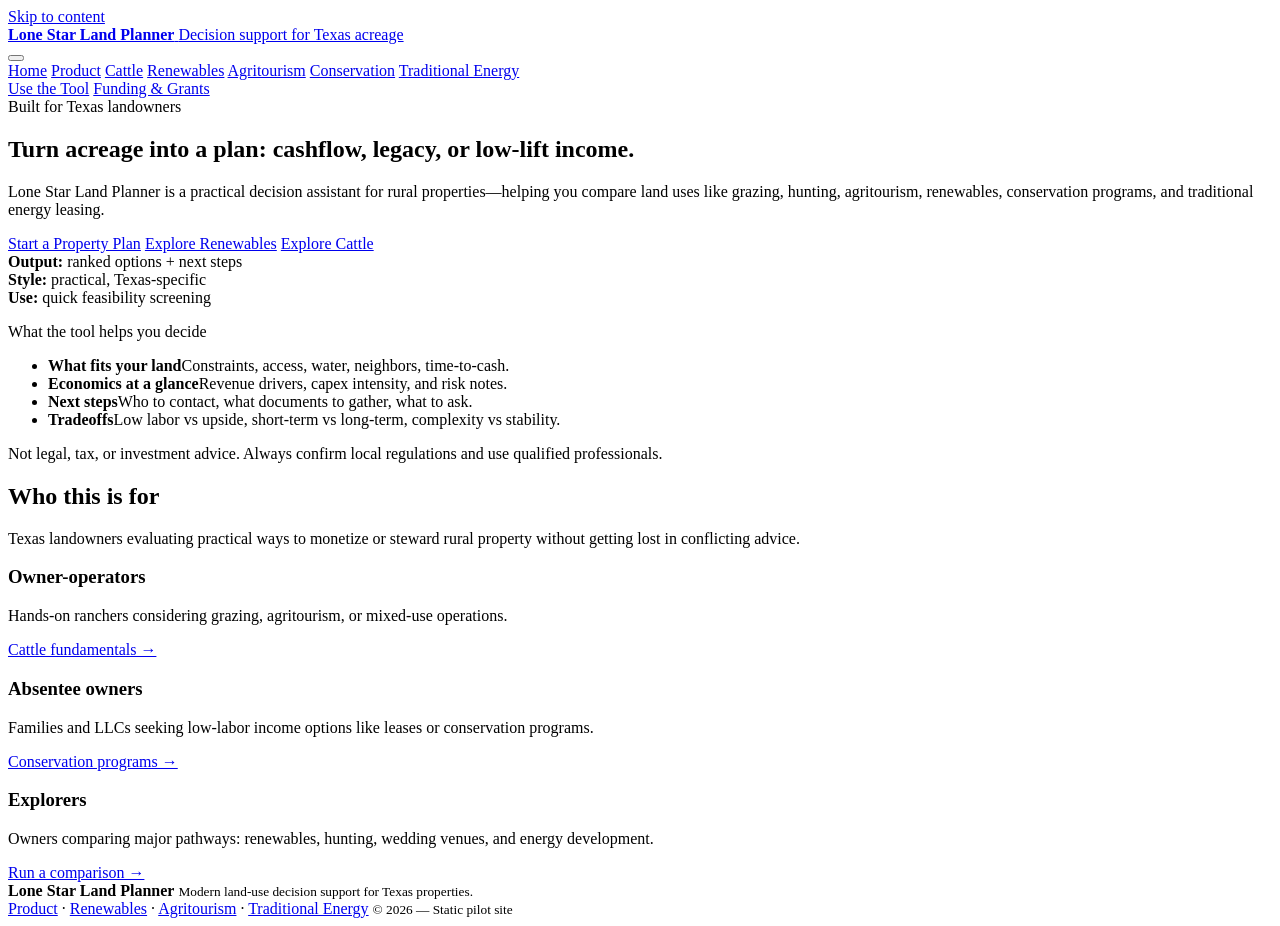
==== index.html @ a786066b "Add homepage" ====
<!doctype html>
<html lang="en">
<head>
  <meta charset="utf-8" />
  <meta name="viewport" content="width=device-width, initial-scale=1" />
  <title>Lone Star Land Planner</title>
  <meta name="description" content="A Texas land-use planning assistant for rural property owners." />
  <link rel="stylesheet" href="assets/style.css" />
  <script defer src="assets/site.js"></script>
</head>
<body>
<a class="skip-link" href="#main">Skip to content</a>

<header>
  <div class="container navbar">
    <a class="brand" href="index.html">
      <div class="brand-badge" aria-hidden="true"></div>
      <div class="brand-title">
        <strong>Lone Star Land Planner</strong>
        <span>Decision support for Texas acreage</span>
      </div>
    </a>

    <button class="burger" data-burger aria-label="Toggle navigation" aria-expanded="false">
      <span></span><span></span><span></span>
    </button>

    <nav class="navlinks" data-nav aria-label="Primary">
      <a data-navlink href="index.html">Home</a>
      <a data-navlink href="product.html">Product</a>
      <a data-navlink href="cattle.html">Cattle</a>
      <a data-navlink href="renewables.html">Renewables</a>
      <a data-navlink href="agritourism.html">Agritourism</a>
      <a data-navlink href="conservation.html">Conservation</a>
      <a data-navlink href="traditional-energy.html">Traditional Energy</a>
    </nav>

    <div class="nav-cta">
      <a class="btn primary" href="product.html">Use the Tool</a>
      <a class="btn ghost" href="conservation.html">Funding & Grants</a>
    </div>
  </div>
</header>

<main id="main">
  <section class="hero">
    <div class="container hero-grid">
      <div class="hero-card">
        <div class="pad">
          <div class="kicker"><i aria-hidden="true"></i> Built for Texas landowners</div>
          <h1>Turn acreage into a plan: cashflow, legacy, or low-lift income.</h1>
          <p class="lede">
            Lone Star Land Planner is a practical decision assistant for rural properties—helping you compare land uses
            like grazing, hunting, agritourism, renewables, conservation programs, and traditional energy leasing.
          </p>

          <div class="hero-actions">
            <a class="btn primary" href="product.html">Start a Property Plan</a>
            <a class="btn" href="renewables.html">Explore Renewables</a>
            <a class="btn" href="cattle.html">Explore Cattle</a>
          </div>

          <div class="hero-meta">
            <div class="pill"><b>Output:</b> ranked options + next steps</div>
            <div class="pill"><b>Style:</b> practical, Texas-specific</div>
            <div class="pill"><b>Use:</b> quick feasibility screening</div>
          </div>
        </div>
      </div>

      <div class="hero-card side-visual">
        <div class="visual-top">
          <p class="visual-title">What the tool helps you decide</p>
          <div class="visual-box">
            <ul class="visual-list">
              <li><span class="dot" aria-hidden="true"></span><div><b>What fits your land</b><span>Constraints, access, water, neighbors, time-to-cash.</span></div></li>
              <li><span class="dot" aria-hidden="true"></span><div><b>Economics at a glance</b><span>Revenue drivers, capex intensity, and risk notes.</span></div></li>
              <li><span class="dot" aria-hidden="true"></span><div><b>Next steps</b><span>Who to contact, what documents to gather, what to ask.</span></div></li>
              <li><span class="dot" aria-hidden="true"></span><div><b>Tradeoffs</b><span>Low labor vs upside, short-term vs long-term, complexity vs stability.</span></div></li>
            </ul>
          </div>
          <div class="note">
            Not legal, tax, or investment advice. Always confirm local regulations and use qualified professionals.
          </div>
        </div>
      </div>
    </div>
  </section>

  <section class="section">
    <div class="container">
      <h2>Who this is for</h2>
      <p>Texas landowners evaluating practical ways to monetize or steward rural property without getting lost in conflicting advice.</p>

      <div class="grid3">
        <div class="card">
          <h3>Owner-operators</h3>
          <p>Hands-on ranchers considering grazing, agritourism, or mixed-use operations.</p>
          <a class="inline" href="cattle.html">Cattle fundamentals →</a>
        </div>
        <div class="card">
          <h3>Absentee owners</h3>
          <p>Families and LLCs seeking low-labor income options like leases or conservation programs.</p>
          <a class="inline" href="conservation.html">Conservation programs →</a>
        </div>
        <div class="card">
          <h3>Explorers</h3>
          <p>Owners comparing major pathways: renewables, hunting, wedding venues, and energy development.</p>
          <a class="inline" href="product.html">Run a comparison →</a>
        </div>
      </div>
    </div>
  </section>
</main>

<footer class="footer">
  <div class="container footer-grid">
    <div>
      <strong>Lone Star Land Planner</strong>
      <small>Modern land-use decision support for Texas properties.</small>
    </div>
    <div>
      <a href="product.html">Product</a> ·
      <a href="renewables.html">Renewables</a> ·
      <a href="agritourism.html">Agritourism</a> ·
      <a href="traditional-energy.html">Traditional Energy</a>
      <small>© <span id="y"></span> — Static pilot site</small>
    </div>
  </div>
  <script>document.getElementById('y').textContent = new Date().getFullYear();</script>
</footer>
</body>
</html>
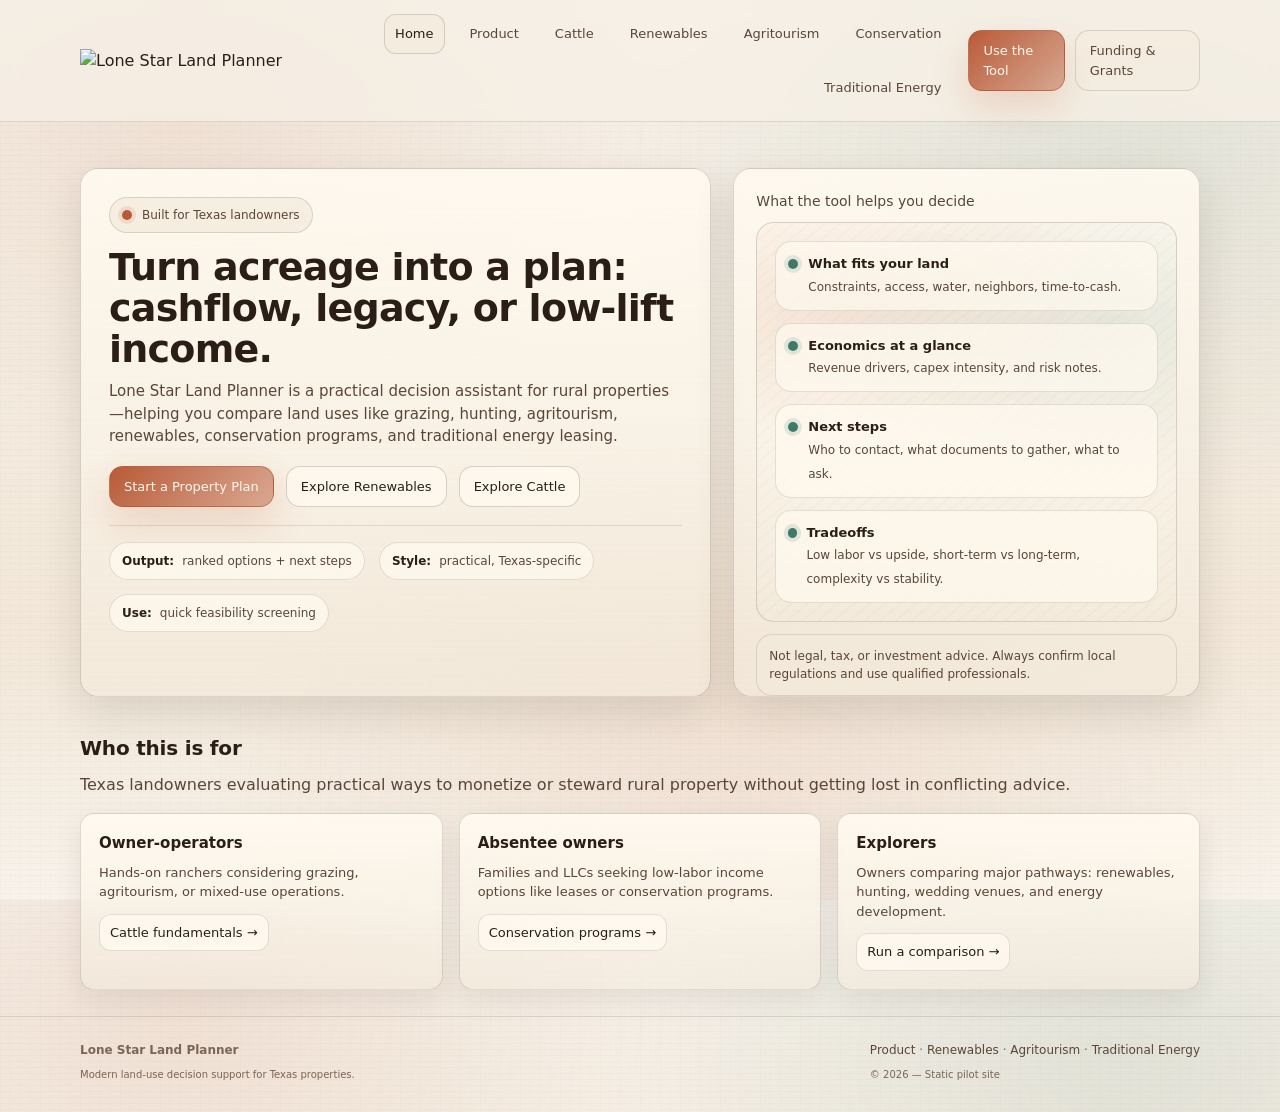
==== commit bc9c7212: "Update index.html" ====
--- a/index.html
+++ b/index.html
@@ -14,12 +14,8 @@
 <header>
   <div class="container navbar">
     <a class="brand" href="index.html">
-      <div class="brand-badge" aria-hidden="true"></div>
-      <div class="brand-title">
-        <strong>Lone Star Land Planner</strong>
-        <span>Decision support for Texas acreage</span>
-      </div>
-    </a>
+  <img src="assets/logo.png" alt="Lone Star Land Planner" class="site-logo">
+</a>
 
     <button class="burger" data-burger aria-label="Toggle navigation" aria-expanded="false">
       <span></span><span></span><span></span>
--- a/assets/style.css
+++ b/assets/style.css
@@ -0,0 +1,526 @@
+/* assets/style.css — Southwestern / farmhouse theme (replace entire file) */
+
+:root{
+  /* Palette: parchment + adobe + saddle + sage */
+  --bg: #f6f0e6;        /* parchment */
+  --panel: #fffaf0;     /* warm off-white */
+  --panel2:#f3eadc;     /* light tan */
+  --text:#2b1e16;       /* dark brown */
+  --muted:#5a4638;      /* muted brown */
+  --muted2:#7a6556;     /* secondary muted */
+  --accent:#b5522e;     /* adobe */
+  --accent2:#2f6f5d;    /* sage */
+  --line: rgba(43,30,22,0.12);
+  --shadow: 0 16px 40px rgba(43,30,22,.12);
+
+  /* Shapes */
+  --radius: 14px;
+  --radius2: 18px;
+
+  /* Layout */
+  --max: 1120px;
+}
+
+*{box-sizing:border-box}
+html,body{height:100%}
+
+body{
+  margin:0;
+  font-family: ui-sans-serif, system-ui, -apple-system, Segoe UI, Roboto, Helvetica, Arial;
+  color:var(--text);
+  line-height:1.5;
+
+  /* Warm ranch-paper background with subtle “woven” texture */
+  background:
+    radial-gradient(900px 600px at 14% 12%, rgba(181,82,46,.10), transparent 55%),
+    radial-gradient(900px 600px at 88% 18%, rgba(47,111,93,.10), transparent 58%),
+    radial-gradient(900px 700px at 58% 92%, rgba(181,82,46,.08), transparent 60%),
+    repeating-linear-gradient(
+      0deg,
+      rgba(43,30,22,0.018) 0px,
+      rgba(43,30,22,0.018) 1px,
+      transparent 1px,
+      transparent 6px
+    ),
+    repeating-linear-gradient(
+      90deg,
+      rgba(43,30,22,0.012) 0px,
+      rgba(43,30,22,0.012) 1px,
+      transparent 1px,
+      transparent 10px
+    ),
+    linear-gradient(180deg, #f7f2ea, #f2e7d8 70%, #f7f2ea);
+}
+
+a{color:inherit; text-decoration:none}
+a:hover{opacity:.92}
+img{max-width:100%; display:block}
+
+.container{
+  width:min(var(--max), calc(100% - 40px));
+  margin-inline:auto;
+}
+
+/* Accessibility */
+.skip-link{
+  position:absolute; left:-999px; top:auto;
+  width:1px; height:1px; overflow:hidden;
+}
+.skip-link:focus{
+  left:16px; top:16px; width:auto; height:auto;
+  padding:10px 12px;
+  background:var(--panel);
+  border:1px solid var(--line);
+  border-radius:12px;
+  z-index:9999;
+}
+
+/* Header / nav */
+header{
+  position:sticky;
+  top:0;
+  z-index:50;
+  backdrop-filter: blur(10px);
+  background: rgba(246,240,230,.78);
+  border-bottom:1px solid var(--line);
+}
+
+.navbar{
+  display:flex;
+  align-items:center;
+  justify-content:space-between;
+  padding:14px 0;
+  gap:16px;
+}
+
+.brand{
+  display:flex;
+  align-items:center;
+  gap:12px;
+  min-width: 220px;
+}
+
+.brand-badge{
+  width:38px; height:38px;
+  border-radius:12px;
+  background:
+    linear-gradient(135deg, rgba(181,82,46,.95), rgba(181,82,46,.35)),
+    radial-gradient(16px 16px at 30% 30%, rgba(255,255,255,.45), transparent 60%);
+  border:1px solid rgba(43,30,22,.18);
+  box-shadow: 0 12px 28px rgba(181,82,46,.18);
+  position:relative;
+  overflow:hidden;
+}
+.brand-badge::after{
+  content:"";
+  position:absolute;
+  inset:-24%;
+  background:
+    radial-gradient(circle at 30% 30%, rgba(255,255,255,.45), transparent 55%),
+    repeating-linear-gradient(
+      135deg,
+      rgba(255,255,255,.08) 0px,
+      rgba(255,255,255,.08) 2px,
+      transparent 2px,
+      transparent 9px
+    );
+  transform: rotate(8deg);
+  opacity:.55;
+}
+
+.brand-title{
+  display:flex; flex-direction:column; gap:2px;
+}
+.brand-title strong{
+  font-size:14px;
+  letter-spacing:.09em;
+  text-transform:uppercase;
+}
+.brand-title span{
+  color:var(--muted2);
+  font-size:12px;
+}
+
+.navlinks{
+  display:flex;
+  align-items:center;
+  gap:14px;
+  flex-wrap:wrap;
+  justify-content:flex-end;
+}
+.navlinks a{
+  padding:9px 10px;
+  border-radius:12px;
+  color:var(--muted);
+  font-size:13px;
+  border:1px solid transparent;
+}
+.navlinks a.active{
+  color:var(--text);
+  border-color: rgba(43,30,22,.16);
+  background: rgba(243,234,220,.65);
+}
+.navlinks a:hover{
+  color:var(--text);
+  background: rgba(243,234,220,.55);
+  border-color: rgba(43,30,22,.12);
+}
+
+.nav-cta{
+  display:flex;
+  align-items:center;
+  gap:10px;
+}
+
+/* Buttons */
+.btn{
+  display:inline-flex;
+  align-items:center;
+  justify-content:center;
+  gap:10px;
+  padding:10px 14px;
+  border-radius:14px;
+  border:1px solid rgba(43,30,22,.18);
+  background: rgba(255,250,240,.72);
+  color:var(--text);
+  font-size:13px;
+  cursor:pointer;
+  transition: transform .08s ease, opacity .08s ease, box-shadow .08s ease;
+}
+.btn:hover{
+  transform: translateY(-1px);
+  box-shadow: 0 10px 22px rgba(43,30,22,.10);
+}
+.btn.primary{
+  border-color: rgba(181,82,46,.55);
+  background: linear-gradient(135deg, rgba(181,82,46,.95), rgba(181,82,46,.45));
+  color:#fff8ef;
+  box-shadow: 0 16px 36px rgba(181,82,46,.18);
+}
+.btn.ghost{
+  border-color: rgba(43,30,22,.14);
+  background: rgba(243,234,220,.45);
+  color:var(--muted);
+}
+
+/* Mobile burger */
+.burger{
+  display:none;
+  border:1px solid rgba(43,30,22,.18);
+  background: rgba(255,250,240,.72);
+  border-radius:14px;
+  padding:10px 12px;
+  cursor:pointer;
+}
+.burger span{
+  display:block;
+  width:18px;
+  height:2px;
+  background: rgba(43,30,22,.70);
+  margin:4px 0;
+  border-radius:2px;
+}
+
+/* Hero */
+.hero{ padding:46px 0 10px; }
+
+.hero-grid{
+  display:grid;
+  grid-template-columns: 1.15fr 0.85fr;
+  gap:22px;
+  align-items:stretch;
+}
+
+.hero-card{
+  background: linear-gradient(180deg, rgba(255,250,240,.90), rgba(243,234,220,.62));
+  border:1px solid rgba(43,30,22,.16);
+  border-radius: var(--radius2);
+  box-shadow: var(--shadow);
+  overflow:hidden;
+}
+
+.hero-card .pad{padding:28px}
+
+.kicker{
+  display:inline-flex;
+  align-items:center;
+  gap:10px;
+  padding:8px 12px;
+  border-radius:999px;
+  border:1px solid rgba(43,30,22,.14);
+  background: rgba(243,234,220,.70);
+  color:var(--muted);
+  font-size:12px;
+}
+.kicker i{
+  width:10px; height:10px;
+  border-radius:999px;
+  background: rgba(181,82,46,.95);
+  box-shadow: 0 0 0 4px rgba(181,82,46,.12);
+}
+
+h1{
+  margin:14px 0 10px;
+  font-size:38px;
+  line-height:1.08;
+  letter-spacing:-0.02em;
+}
+
+.lede{
+  color:var(--muted);
+  font-size:15px;
+  margin:0 0 18px;
+  max-width: 62ch;
+}
+
+.hero-actions{
+  display:flex;
+  gap:12px;
+  flex-wrap:wrap;
+  margin-top:14px;
+}
+
+.hero-meta{
+  display:flex;
+  gap:14px;
+  flex-wrap:wrap;
+  margin-top:18px;
+  padding-top:16px;
+  border-top:1px solid rgba(43,30,22,.12);
+}
+
+.pill{
+  display:inline-flex;
+  align-items:center;
+  gap:8px;
+  padding:9px 12px;
+  border-radius:999px;
+  background: rgba(255,250,240,.70);
+  border:1px solid rgba(43,30,22,.12);
+  color:var(--muted);
+  font-size:12px;
+}
+.pill b{color:var(--text); font-weight:700}
+
+/* Side visual */
+.side-visual{ height:100%; display:flex; flex-direction:column; }
+.visual-top{ padding:22px 22px 0; }
+.visual-title{ font-size:14px; color:var(--muted); margin:0 0 10px; }
+
+.visual-box{
+  border-radius: var(--radius2);
+  border:1px solid rgba(43,30,22,.16);
+  background:
+    radial-gradient(520px 220px at 20% 20%, rgba(181,82,46,.12), transparent 60%),
+    radial-gradient(520px 260px at 85% 25%, rgba(47,111,93,.10), transparent 60%),
+    linear-gradient(180deg, rgba(255,250,240,.88), rgba(243,234,220,.60));
+  padding:18px;
+  min-height: 240px;
+  position:relative;
+  overflow:hidden;
+}
+.visual-box::after{
+  content:"";
+  position:absolute;
+  inset:-20%;
+  background:
+    repeating-linear-gradient(
+      135deg,
+      rgba(43,30,22,.035) 0px,
+      rgba(43,30,22,.035) 2px,
+      transparent 2px,
+      transparent 10px
+    );
+  opacity:.55;
+  transform: rotate(5deg);
+}
+
+.visual-list{
+  position:relative;
+  z-index:1;
+  margin:0;
+  padding:0;
+  list-style:none;
+  display:grid;
+  gap:12px;
+}
+
+.visual-list li{
+  display:flex;
+  gap:10px;
+  align-items:flex-start;
+  padding:12px;
+  border-radius:16px;
+  border:1px solid rgba(43,30,22,.12);
+  background: rgba(255,250,240,.70);
+}
+
+.dot{
+  width:10px; height:10px;
+  border-radius:999px;
+  margin-top:5px;
+  background: rgba(47,111,93,.92);
+  box-shadow:0 0 0 4px rgba(47,111,93,.12);
+}
+.visual-list b{display:block; font-size:13px}
+.visual-list span{color:var(--muted); font-size:12px}
+
+/* Sections / cards */
+.section{ padding:26px 0; }
+
+.section h2{
+  margin:0 0 10px;
+  font-size:20px;
+  letter-spacing:-0.01em;
+}
+.section p{margin:0; color:var(--muted)}
+
+.grid3{
+  display:grid;
+  grid-template-columns: repeat(3, 1fr);
+  gap:16px;
+  margin-top:16px;
+}
+
+.card{
+  border-radius: var(--radius);
+  border:1px solid rgba(43,30,22,.14);
+  background: linear-gradient(180deg, rgba(255,250,240,.92), rgba(243,234,220,.62));
+  padding:18px;
+  box-shadow: 0 10px 28px rgba(43,30,22,.08);
+}
+.card h3{margin:0 0 8px; font-size:15px}
+.card p{margin:0; color:var(--muted); font-size:13px}
+.card a.inline{
+  display:inline-flex;
+  margin-top:12px;
+  color:var(--text);
+  font-size:13px;
+  padding:8px 10px;
+  border-radius:12px;
+  border:1px solid rgba(43,30,22,.12);
+  background: rgba(255,250,240,.78);
+}
+
+/* Page layout */
+.page-hero{ padding:30px 0 10px; }
+.page-hero h1{font-size:30px}
+.breadcrumb{
+  color:var(--muted2);
+  font-size:12px;
+  margin-top:6px;
+}
+
+.content{ padding:10px 0 40px; }
+
+.content-grid{
+  display:grid;
+  grid-template-columns: 1fr 0.95fr;
+  gap:18px;
+  align-items:start;
+}
+
+.panel{
+  border-radius: var(--radius2);
+  border:1px solid rgba(43,30,22,.14);
+  background: linear-gradient(180deg, rgba(255,250,240,.92), rgba(243,234,220,.62));
+  padding:18px;
+  box-shadow: 0 12px 32px rgba(43,30,22,.08);
+}
+
+.panel h2{margin:0 0 10px; font-size:18px}
+.panel h3{margin:16px 0 8px; font-size:14px; color:var(--text)}
+.panel ul{
+  margin:10px 0 0;
+  padding-left: 18px;
+  color:var(--muted);
+  font-size:13px;
+}
+.panel li{margin:6px 0}
+
+.note{
+  margin-top:12px;
+  padding:12px 12px;
+  border-radius:16px;
+  border:1px solid rgba(43,30,22,.12);
+  background: rgba(243,234,220,.65);
+  color:var(--muted);
+  font-size:12px;
+}
+
+/* Forms */
+.form{ display:grid; gap:12px; margin-top:10px; }
+
+.field{ display:grid; gap:6px; }
+
+label{ font-size:12px; color:var(--muted2); }
+
+input, select, textarea{
+  width:100%;
+  padding:11px 12px;
+  border-radius:14px;
+  border:1px solid rgba(43,30,22,.14);
+  background: rgba(255,250,240,.80);
+  color:var(--text);
+  outline:none;
+}
+textarea{min-height:110px; resize:vertical}
+
+input:focus, select:focus, textarea:focus{
+  border-color: rgba(181,82,46,.55);
+  box-shadow: 0 0 0 4px rgba(181,82,46,.12);
+}
+
+.form-row{
+  display:grid;
+  grid-template-columns: 1fr 1fr;
+  gap:12px;
+}
+
+.output{
+  white-space:pre-wrap;
+  font-family: ui-monospace, SFMono-Regular, Menlo, Monaco, Consolas, "Liberation Mono", monospace;
+  font-size:12px;
+  color: rgba(43,30,22,.88);
+  background: rgba(243,234,220,.65);
+  border:1px solid rgba(43,30,22,.12);
+  border-radius:16px;
+  padding:12px;
+  min-height: 180px;
+}
+
+/* Footer */
+.footer{
+  border-top:1px solid var(--line);
+  padding:24px 0 30px;
+  color:var(--muted2);
+  font-size:12px;
+}
+
+.footer-grid{
+  display:flex;
+  align-items:flex-start;
+  justify-content:space-between;
+  gap:16px;
+  flex-wrap:wrap;
+}
+
+.footer a{color:var(--muted)}
+.footer small{display:block; margin-top:8px; color:var(--muted2)}
+
+/* Responsive */
+@media (max-width: 900px){
+  .hero-grid{grid-template-columns:1fr}
+  .content-grid{grid-template-columns:1fr}
+  .grid3{grid-template-columns:1fr}
+}
+
+@media (max-width: 720px){
+  .burger{display:inline-flex}
+  .navlinks{display:none; width:100%}
+  .navlinks.open{display:flex; flex-direction:column; align-items:stretch}
+  .navbar{flex-wrap:wrap}
+  .nav-cta{width:100%; justify-content:space-between}
+  h1{font-size:32px}
+  .form-row{grid-template-columns:1fr}
+}
